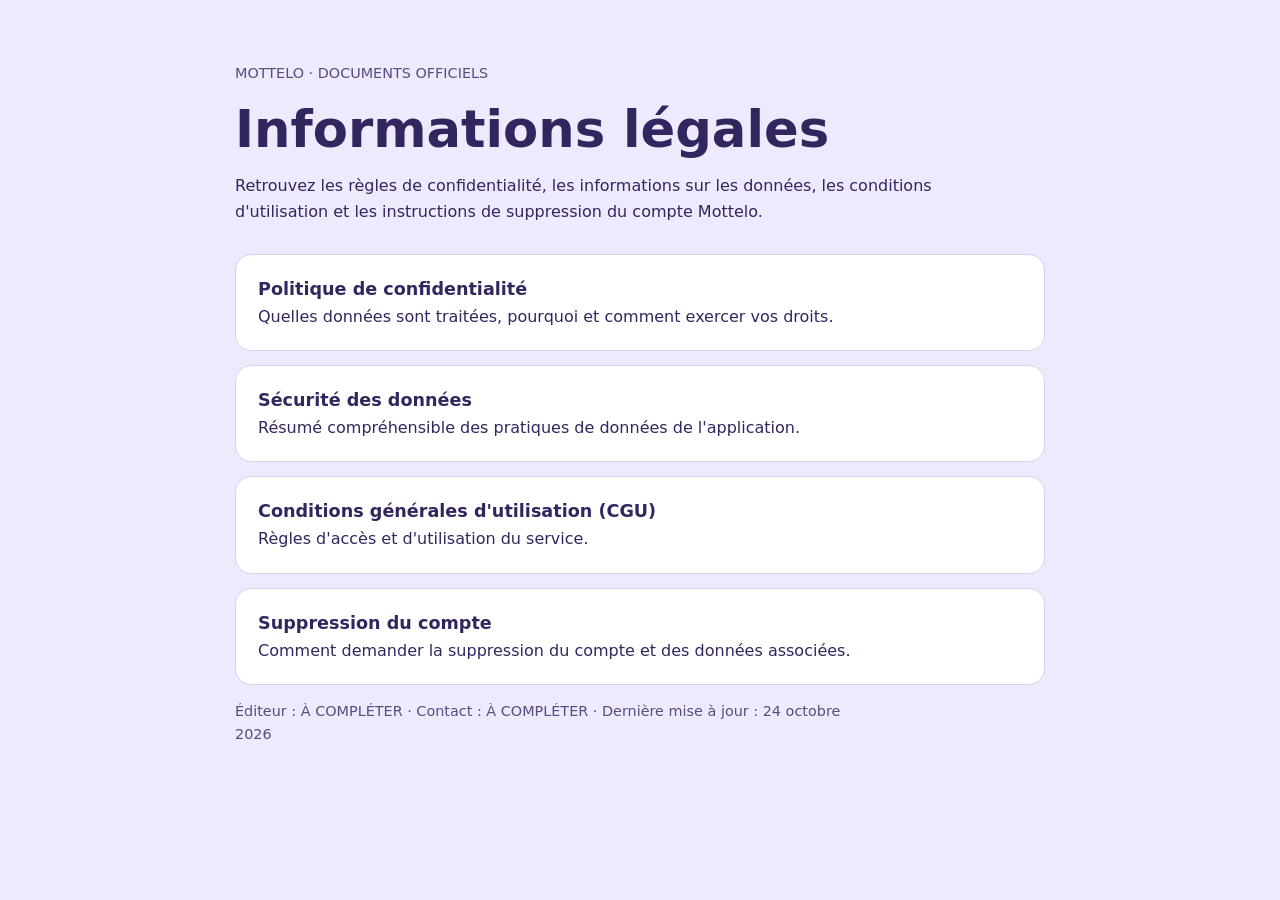
==== index.html @ aa313ce9 "premier commit" ====
<!doctype html>
<html lang="fr">
<head>
<meta charset="utf-8"><meta name="viewport" content="width=device-width,initial-scale=1">
<title>Mottelo — Informations légales</title>
<style>
:root{color-scheme:light dark;--bg:#EEEAFD;--ink:#33265F;--card:#fff;--line:#d8d0ef}
*{box-sizing:border-box}body{margin:0;font:16px/1.65 system-ui,-apple-system,Segoe UI,sans-serif;background:var(--bg);color:var(--ink)}
main{max-width:850px;margin:0 auto;padding:48px 20px}header{margin-bottom:28px}h1{font-size:clamp(2rem,6vw,3.2rem);line-height:1.1;margin:.2em 0}p{max-width:70ch}
nav{display:grid;gap:14px}.item{display:block;background:var(--card);color:var(--ink);padding:20px 22px;border:1px solid var(--line);border-radius:16px;text-decoration:none}.item:hover{outline:2px solid var(--ink)}.item strong{display:block;font-size:1.1rem}.muted{opacity:.8;font-size:.9rem}
</style></head>
<body><main>
<header><p class="muted">MOTTELO · DOCUMENTS OFFICIELS</p><h1>Informations légales</h1><p>Retrouvez les règles de confidentialité, les informations sur les données, les conditions d'utilisation et les instructions de suppression du compte Mottelo.</p></header>
<nav>
<a class="item" href="privacy-policy.html"><strong>Politique de confidentialité</strong><span>Quelles données sont traitées, pourquoi et comment exercer vos droits.</span></a>
<a class="item" href="data-safety.html"><strong>Sécurité des données</strong><span>Résumé compréhensible des pratiques de données de l'application.</span></a>
<a class="item" href="terms.html"><strong>Conditions générales d'utilisation (CGU)</strong><span>Règles d'accès et d'utilisation du service.</span></a>
<a class="item" href="account-deletion.html"><strong>Suppression du compte</strong><span>Comment demander la suppression du compte et des données associées.</span></a>
</nav>
<p class="muted">Éditeur : À COMPLÉTER · Contact : À COMPLÉTER · Dernière mise à jour : 24 octobre 2026</p>
</main></body></html>
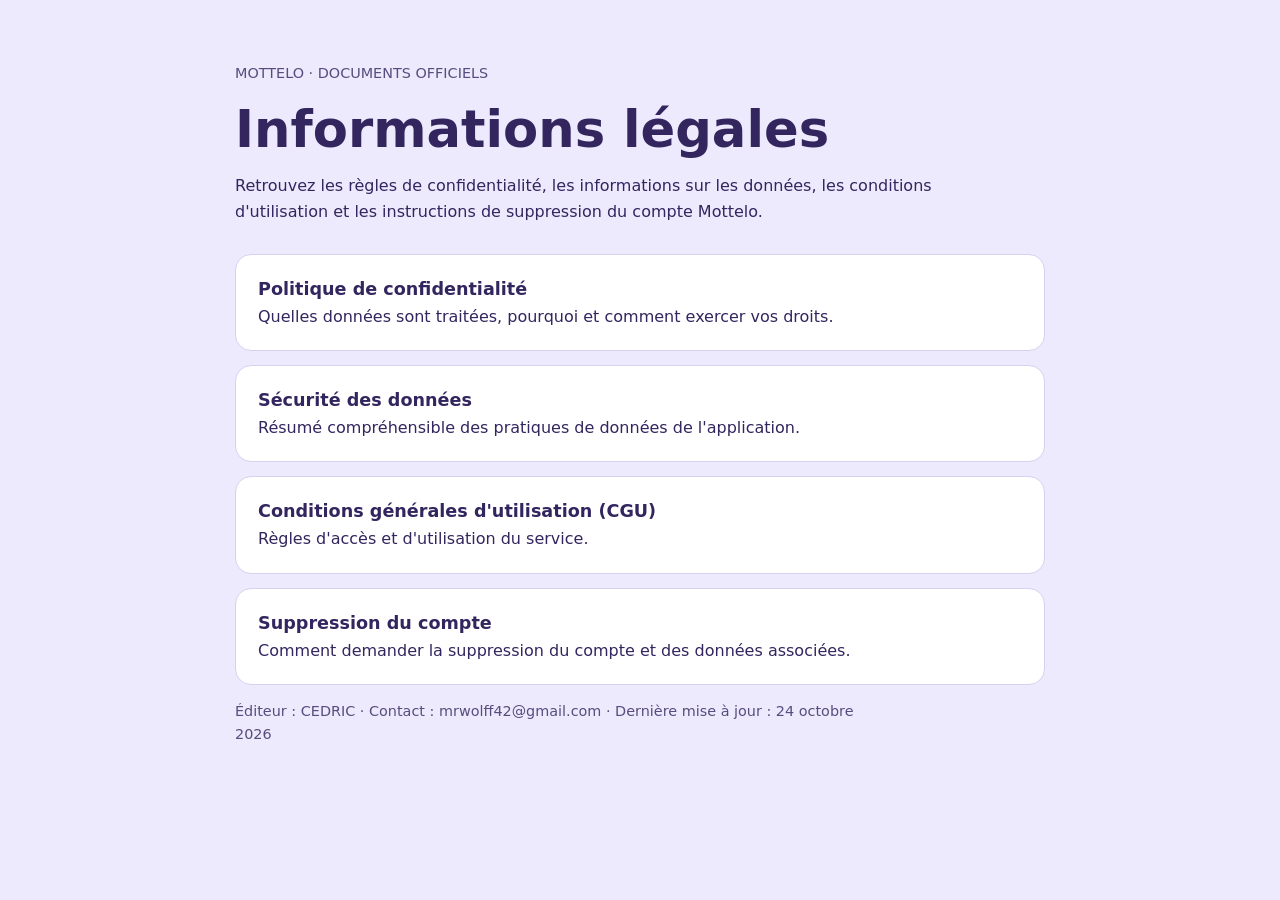
==== commit 5b01bcab: "Update editor and contact information in index.html" ====
--- a/index.html
+++ b/index.html
@@ -17,5 +17,5 @@
 <a class="item" href="terms.html"><strong>Conditions générales d'utilisation (CGU)</strong><span>Règles d'accès et d'utilisation du service.</span></a>
 <a class="item" href="account-deletion.html"><strong>Suppression du compte</strong><span>Comment demander la suppression du compte et des données associées.</span></a>
 </nav>
-<p class="muted">Éditeur : À COMPLÉTER · Contact : À COMPLÉTER · Dernière mise à jour : 24 octobre 2026</p>
+<p class="muted">Éditeur : CEDRIC · Contact : mrwolff42@gmail.com · Dernière mise à jour : 24 octobre 2026</p>
 </main></body></html>
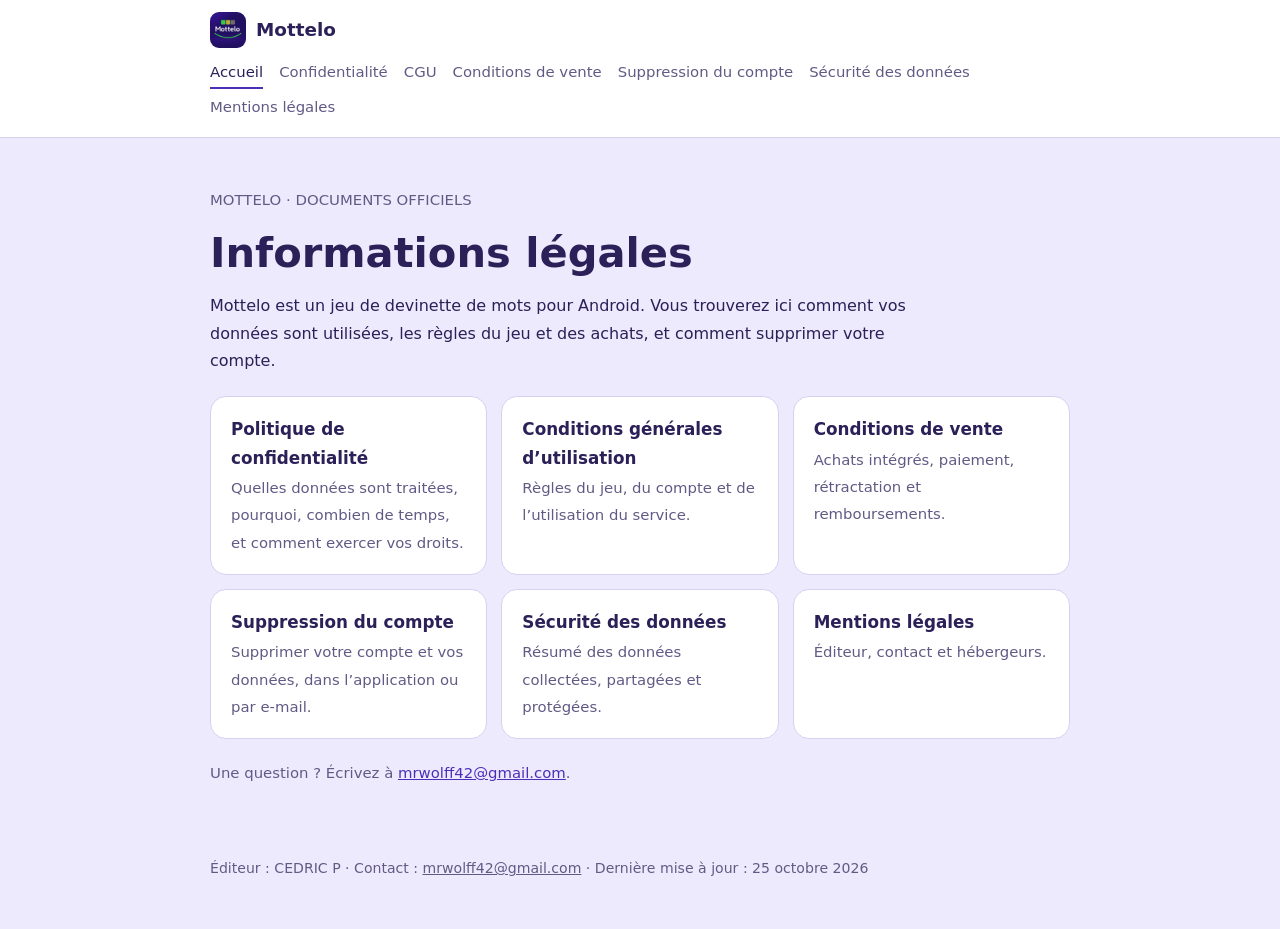
==== commit 25973dd5: "modification des pages complète" ====
--- a/index.html
+++ b/index.html
@@ -1,21 +1,35 @@
 <!doctype html>
 <html lang="fr">
 <head>
-<meta charset="utf-8"><meta name="viewport" content="width=device-width,initial-scale=1">
-<title>Mottelo — Informations légales</title>
-<style>
-:root{color-scheme:light dark;--bg:#EEEAFD;--ink:#33265F;--card:#fff;--line:#d8d0ef}
-*{box-sizing:border-box}body{margin:0;font:16px/1.65 system-ui,-apple-system,Segoe UI,sans-serif;background:var(--bg);color:var(--ink)}
-main{max-width:850px;margin:0 auto;padding:48px 20px}header{margin-bottom:28px}h1{font-size:clamp(2rem,6vw,3.2rem);line-height:1.1;margin:.2em 0}p{max-width:70ch}
-nav{display:grid;gap:14px}.item{display:block;background:var(--card);color:var(--ink);padding:20px 22px;border:1px solid var(--line);border-radius:16px;text-decoration:none}.item:hover{outline:2px solid var(--ink)}.item strong{display:block;font-size:1.1rem}.muted{opacity:.8;font-size:.9rem}
-</style></head>
-<body><main>
-<header><p class="muted">MOTTELO · DOCUMENTS OFFICIELS</p><h1>Informations légales</h1><p>Retrouvez les règles de confidentialité, les informations sur les données, les conditions d'utilisation et les instructions de suppression du compte Mottelo.</p></header>
-<nav>
-<a class="item" href="privacy-policy.html"><strong>Politique de confidentialité</strong><span>Quelles données sont traitées, pourquoi et comment exercer vos droits.</span></a>
-<a class="item" href="data-safety.html"><strong>Sécurité des données</strong><span>Résumé compréhensible des pratiques de données de l'application.</span></a>
-<a class="item" href="terms.html"><strong>Conditions générales d'utilisation (CGU)</strong><span>Règles d'accès et d'utilisation du service.</span></a>
-<a class="item" href="account-deletion.html"><strong>Suppression du compte</strong><span>Comment demander la suppression du compte et des données associées.</span></a>
-</nav>
-<p class="muted">Éditeur : CEDRIC · Contact : mrwolff42@gmail.com · Dernière mise à jour : 24 octobre 2026</p>
-</main></body></html>
+<meta charset="utf-8">
+<meta name="viewport" content="width=device-width,initial-scale=1">
+<title>Informations légales — Mottelo</title>
+<meta name="description" content="Confidentialité, conditions d’utilisation, conditions de vente et suppression de compte de l’application Mottelo.">
+<meta name="theme-color" content="#25106a">
+<link rel="icon" href="logo.png" type="image/png">
+<link rel="stylesheet" href="style.css">
+</head>
+<body>
+<header class="top"><div class="in">
+<a class="brand" href="index.html"><img src="logo.png" alt="" width="36" height="36">Mottelo</a>
+<nav aria-label="Pages légales"><a href="index.html" aria-current="page">Accueil</a><a href="privacy-policy.html">Confidentialité</a><a href="terms.html">CGU</a><a href="sales-terms.html">Conditions de vente</a><a href="account-deletion.html">Suppression du compte</a><a href="data-safety.html">Sécurité des données</a><a href="legal-notice.html">Mentions légales</a></nav>
+</div></header>
+<main>
+
+<p class="muted">MOTTELO · DOCUMENTS OFFICIELS</p>
+<h1>Informations légales</h1>
+<p>Mottelo est un jeu de devinette de mots pour Android. Vous trouverez ici comment vos données sont utilisées, les règles du jeu et des achats, et comment supprimer votre compte.</p>
+<div class="grid">
+<a class="item" href="privacy-policy.html"><strong>Politique de confidentialité</strong><span>Quelles données sont traitées, pourquoi, combien de temps, et comment exercer vos droits.</span></a>
+<a class="item" href="terms.html"><strong>Conditions générales d’utilisation</strong><span>Règles du jeu, du compte et de l’utilisation du service.</span></a>
+<a class="item" href="sales-terms.html"><strong>Conditions de vente</strong><span>Achats intégrés, paiement, rétractation et remboursements.</span></a>
+<a class="item" href="account-deletion.html"><strong>Suppression du compte</strong><span>Supprimer votre compte et vos données, dans l’application ou par e-mail.</span></a>
+<a class="item" href="data-safety.html"><strong>Sécurité des données</strong><span>Résumé des données collectées, partagées et protégées.</span></a>
+<a class="item" href="legal-notice.html"><strong>Mentions légales</strong><span>Éditeur, contact et hébergeurs.</span></a>
+</div>
+<p class="muted">Une question ? Écrivez à <a href="mailto:mrwolff42@gmail.com">mrwolff42@gmail.com</a>.</p>
+
+</main>
+<footer>Éditeur : CEDRIC P · Contact : <a href="mailto:mrwolff42@gmail.com">mrwolff42@gmail.com</a> · Dernière mise à jour : 25 octobre 2026</footer>
+</body>
+</html>
--- a/style.css
+++ b/style.css
@@ -0,0 +1,40 @@
+/* Mottelo — pages légales. Une seule feuille de style pour toutes les pages. */
+:root{--bg:#eeeafd;--card:#fff;--ink:#2b2057;--mu:#625a85;--line:#d8d0ef;--ac:#4c2fb8;--ok:#1f9a3a;--warn:#fff6dd;--warnb:#e6c766;color-scheme:light}
+@media(prefers-color-scheme:dark){:root{--bg:#150d33;--card:#211650;--ink:#eeeafd;--mu:#b3a9d9;--line:#3a2d78;--ac:#a99aff;--ok:#4cd66a;--warn:#2d2550;--warnb:#6a5aa8;color-scheme:dark}}
+*{box-sizing:border-box}
+html{scroll-behavior:smooth}
+body{margin:0;background:var(--bg);color:var(--ink);font:16px/1.7 system-ui,-apple-system,"Segoe UI",Roboto,sans-serif}
+a{color:var(--ac)}
+.top{background:var(--card);border-bottom:1px solid var(--line)}
+.top .in{max-width:900px;margin:0 auto;padding:12px 20px;display:flex;flex-wrap:wrap;align-items:center;gap:10px 22px}
+.brand{display:flex;align-items:center;gap:10px;font-weight:800;font-size:1.15rem;color:var(--ink);text-decoration:none}
+.brand img{width:36px;height:36px;border-radius:9px}
+.top nav{display:flex;flex-wrap:wrap;gap:4px 16px;font-size:.93rem}
+.top nav a{color:var(--mu);text-decoration:none;padding:2px 0;border-bottom:2px solid transparent}
+.top nav a:hover,.top nav a[aria-current]{color:var(--ink);border-bottom-color:var(--ac)}
+main{max-width:900px;margin:0 auto;padding:36px 20px 56px}
+h1{font-size:clamp(1.8rem,5vw,2.6rem);line-height:1.15;margin:.1em 0 .3em}
+h2{font-size:1.3rem;margin:2em 0 .5em;line-height:1.3}
+h3{font-size:1.05rem;margin:1.4em 0 .3em}
+p,li{max-width:72ch}
+.muted{color:var(--mu);font-size:.93rem}
+.card{background:var(--card);border:1px solid var(--line);border-radius:16px;padding:18px 20px;margin:16px 0}
+.note{background:var(--warn);border:1px solid var(--warnb);border-radius:14px;padding:14px 18px;margin:18px 0}
+.grid{display:grid;gap:14px;grid-template-columns:repeat(auto-fit,minmax(250px,1fr));margin:22px 0}
+.item{display:block;background:var(--card);color:var(--ink);padding:18px 20px;border:1px solid var(--line);border-radius:16px;text-decoration:none}
+.item:hover{outline:2px solid var(--ac)}
+.item strong{display:block;font-size:1.05rem;margin-bottom:2px}
+.item span{color:var(--mu);font-size:.93rem}
+.tw{overflow-x:auto;margin:14px 0;border:1px solid var(--line);border-radius:14px;background:var(--card)}
+table{border-collapse:collapse;width:100%;min-width:560px;font-size:.93rem}
+th,td{text-align:left;vertical-align:top;padding:10px 14px;border-bottom:1px solid var(--line)}
+th{font-size:.82rem;text-transform:uppercase;letter-spacing:.04em;color:var(--mu)}
+tr:last-child td{border-bottom:0}
+ul,ol{padding-left:1.3em}
+li{margin:.3em 0}
+footer{max-width:900px;margin:0 auto;padding:0 20px 48px;color:var(--mu);font-size:.88rem}
+footer a{color:var(--mu)}
+.steps{counter-reset:s;list-style:none;padding:0}
+.steps li{counter-increment:s;position:relative;padding:12px 16px 12px 56px;background:var(--card);border:1px solid var(--line);border-radius:14px;margin:10px 0}
+.steps li::before{content:counter(s);position:absolute;left:14px;top:50%;transform:translateY(-50%);width:30px;height:30px;border-radius:50%;background:var(--ac);color:var(--bg);display:grid;place-items:center;font-weight:800}
+@media(max-width:560px){main{padding-top:24px}.top .in{padding:10px 16px}}
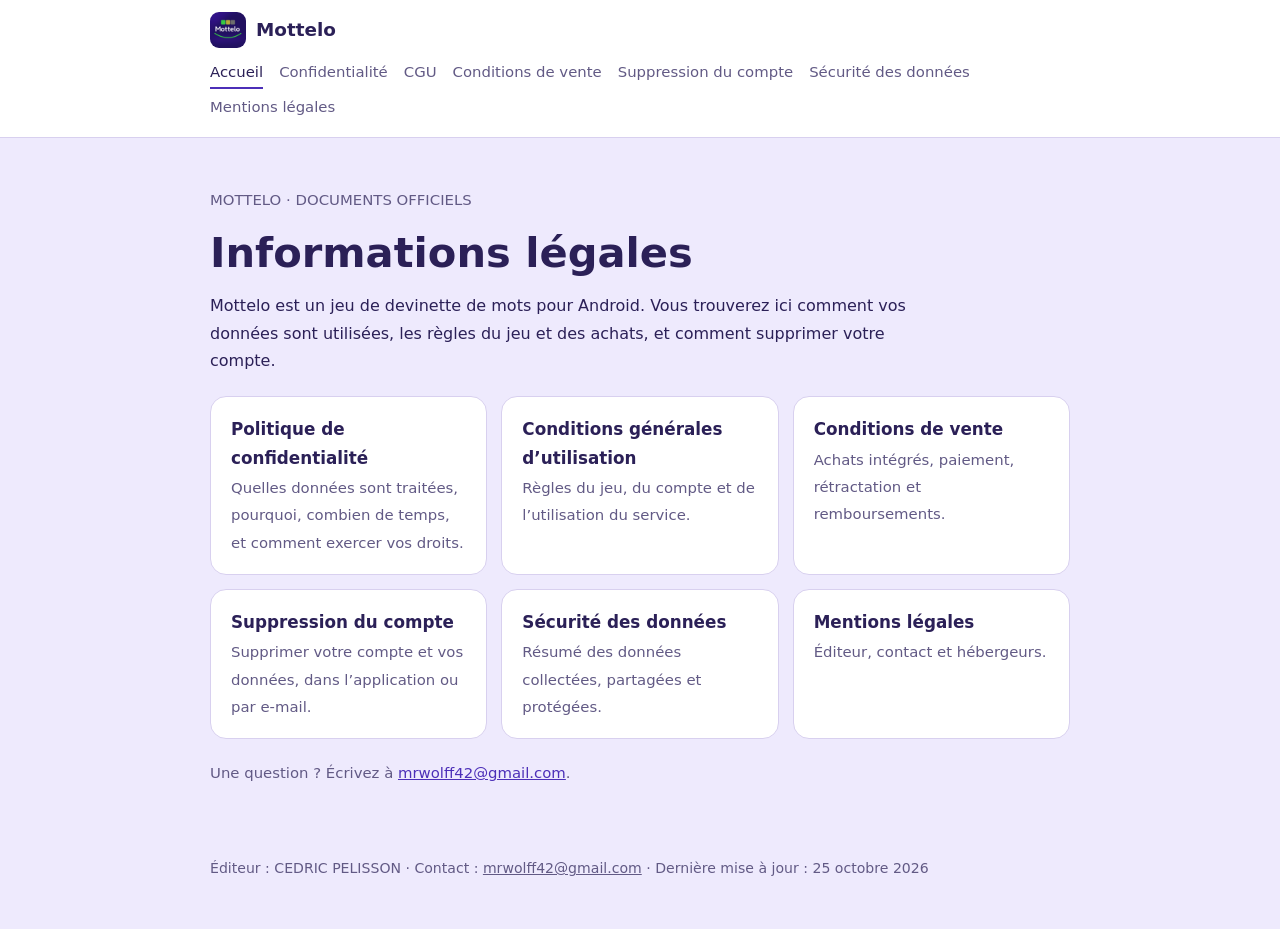
==== commit d9c4fe7a: "Update footer editor name to CEDRIC PELISSON" ====
--- a/index.html
+++ b/index.html
@@ -30,6 +30,6 @@
 <p class="muted">Une question ? Écrivez à <a href="mailto:mrwolff42@gmail.com">mrwolff42@gmail.com</a>.</p>
 
 </main>
-<footer>Éditeur : CEDRIC P · Contact : <a href="mailto:mrwolff42@gmail.com">mrwolff42@gmail.com</a> · Dernière mise à jour : 25 octobre 2026</footer>
+<footer>Éditeur : CEDRIC PELISSON · Contact : <a href="mailto:mrwolff42@gmail.com">mrwolff42@gmail.com</a> · Dernière mise à jour : 25 octobre 2026</footer>
 </body>
 </html>
